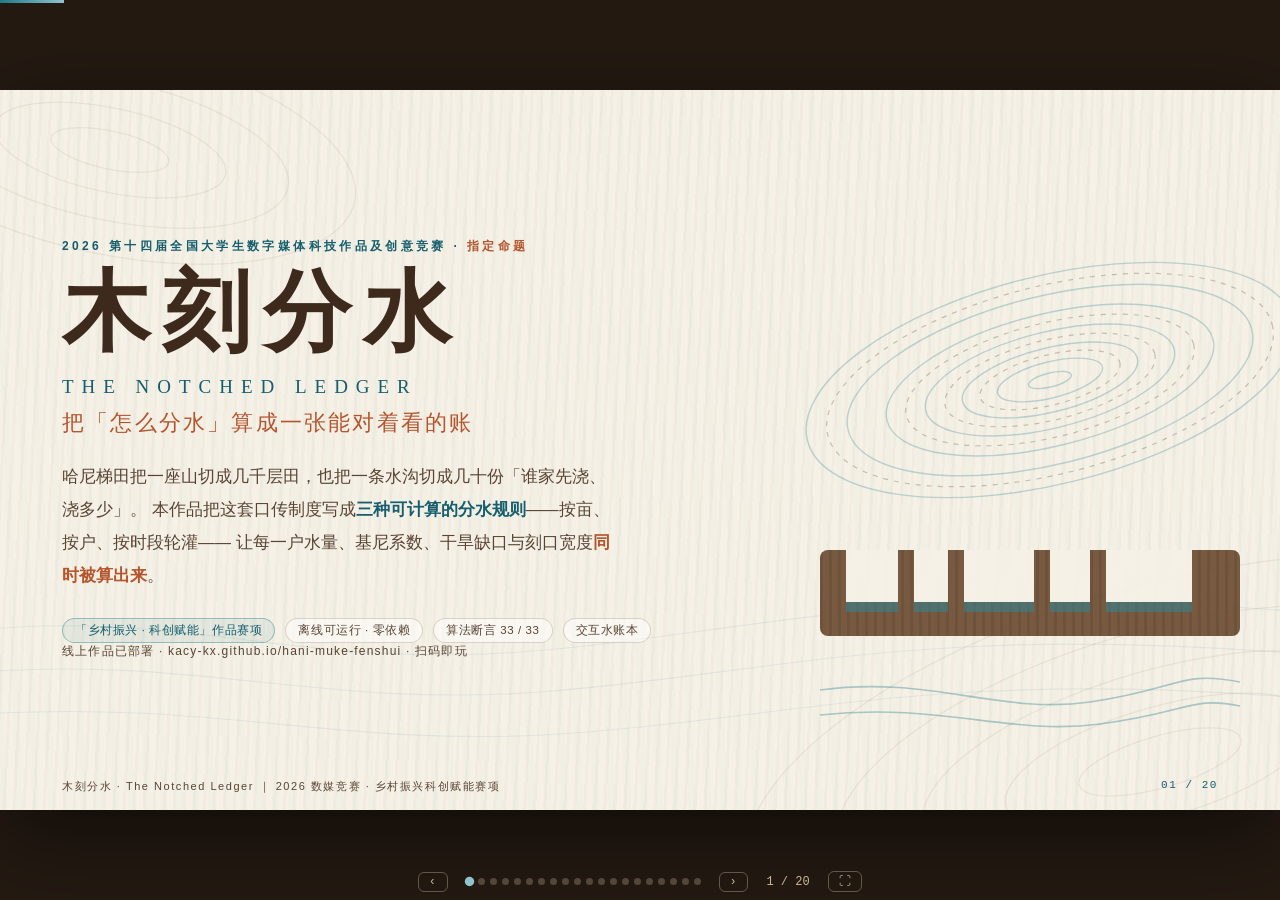
==== deck/index.html @ 1a713d9f "feat: 新增答辩演示页 deck/（20页单文件HTML，截图内嵌）" ====
<!DOCTYPE html>
<html lang="zh-CN">
<head>
<meta charset="UTF-8">
<meta name="viewport" content="width=device-width, initial-scale=1.0">
<title>木刻分水 · The Notched Ledger ｜ 答辩演示</title>
<!--
  ═══════════════════════════════════════════════════════════════════
  《木刻分水》答辩演示 · 单文件 HTML（离线双击即可打开，零外部依赖）
  ───────────────────────────────────────────────────────────────────
  · 画布：1280 × 720（16:9），JS 按窗口等比缩放
  · 翻页：← → ↑ ↓ / 空格 / PageUp·PageDown / Home·End / F 全屏
  · 截图：src="__SHOT_XX__" 占位符，由 build_deck.py 注入 base64
    （对应 03_作品截图_单独上传/ 下的同名 PNG；替换截图只需重跑脚本）
  · 数据：全部图表数值来自作品算法内核 algo.js 实跑输出
    （node test/t04.test.cjs，口径：8 户 / 23.189 亩 / 定额 480 m³ / 120 天）
  · 配色：深褐 #6B4A2F（木）· 水青 #1E7A8C（水）· 米白 #F6F1E6（田）
  ═══════════════════════════════════════════════════════════════════
-->
<style>
/* ================= 1. 设计变量 ================= */
:root{
  --ink:#2B1D14;          /* 深褐正文 */
  --ink-soft:#5A4534;     /* 次级文字 */
  --wood:#6B4A2F;         /* 木色 */
  --wood-deep:#3E2A1C;
  --paper:#F6F1E6;        /* 米白底 */
  --paper-2:#EFE7D5;      /* 卡片底 */
  --paper-3:#E7DCC5;
  --water:#1E7A8C;        /* 水青 */
  --water-deep:#155E6D;
  --water-l:#8FC3CD;
  --clay:#B4552E;         /* 红褐（刻口/警示） */
  --gold:#B98A3C;         /* 金褐（轮灌/点缀） */
  --line:rgba(107,74,47,.22);
  --serif:"STZhongsong","Songti SC","SimSun","Source Han Serif SC",serif;
  --sans:"Microsoft YaHei","PingFang SC","Noto Sans SC","Segoe UI",sans-serif;
  --mono:"Consolas","JetBrains Mono","Courier New",monospace;
}

/* ================= 2. 舞台与翻页 ================= */
*{margin:0;padding:0;box-sizing:border-box}
html,body{height:100%;background:#241a12;overflow:hidden;font-family:var(--sans);color:var(--ink)}
#stage{position:fixed;inset:0;display:flex;align-items:center;justify-content:center}
#deck{position:relative;width:1280px;height:720px;transform-origin:center center;
  box-shadow:0 24px 80px rgba(0,0,0,.55)}
.slide{position:absolute;inset:0;background:var(--paper);overflow:hidden;
  opacity:0;visibility:hidden;transition:opacity .38s ease;pointer-events:none}
.slide.active{opacity:1;visibility:visible;pointer-events:auto}

/* —— 全局底图：等高线 + 水流暗纹（所有页面共用，低透明度） —— */
.slide{background-color:var(--paper);background-image:url("data:image/svg+xml,%3Csvg xmlns='http://www.w3.org/2000/svg' width='1280' height='720' viewBox='0 0 1280 720'%3E%3Cg fill='none' stroke='%236B4A2F' stroke-opacity='0.085' stroke-width='1.3'%3E%3Cellipse cx='1160' cy='672' rx='430' ry='176' transform='rotate(-16 1160 672)'/%3E%3Cellipse cx='1160' cy='672' rx='336' ry='132' transform='rotate(-16 1160 672)'/%3E%3Cellipse cx='1160' cy='672' rx='246' ry='92' transform='rotate(-16 1160 672)'/%3E%3Cellipse cx='1160' cy='672' rx='160' ry='55' transform='rotate(-16 1160 672)'/%3E%3Cellipse cx='1160' cy='672' rx='84' ry='26' transform='rotate(-16 1160 672)'/%3E%3Cellipse cx='110' cy='60' rx='250' ry='104' transform='rotate(12 110 60)'/%3E%3Cellipse cx='110' cy='60' rx='182' ry='70' transform='rotate(12 110 60)'/%3E%3Cellipse cx='110' cy='60' rx='118' ry='42' transform='rotate(12 110 60)'/%3E%3Cellipse cx='110' cy='60' rx='60' ry='19' transform='rotate(12 110 60)'/%3E%3C/g%3E%3Cg fill='none' stroke='%231E7A8C' stroke-opacity='0.09' stroke-width='1.1'%3E%3Cpath d='M-20 540 C 180 520 300 578 520 562 S 900 488 1300 522'/%3E%3Cpath d='M-20 582 C 200 566 320 618 540 602 S 920 532 1300 564'/%3E%3Cpath d='M-20 624 C 220 610 340 658 560 644 S 940 578 1300 608'/%3E%3C/g%3E%3C/svg%3E");
  background-size:cover;background-position:center;background-repeat:no-repeat}
/* 木纹质感（极淡） */
.slide::before{content:"";position:absolute;inset:0;pointer-events:none;
  background:repeating-linear-gradient(93deg,rgba(107,74,47,.030) 0 3px,rgba(107,74,47,0) 3px 10px),
             repeating-linear-gradient(88deg,rgba(30,122,140,.018) 0 7px,rgba(30,122,140,0) 7px 16px)}
/* 数据页：叠加浅网格 */
.v-grid::after{content:"";position:absolute;inset:0;pointer-events:none;
  background:linear-gradient(rgba(107,74,47,.05) 1px,transparent 1px),
             linear-gradient(90deg,rgba(107,74,47,.05) 1px,transparent 1px);
  background-size:48px 48px}

/* ================= 3. 页面骨架 ================= */
.pad{position:absolute;inset:0;padding:52px 62px 58px;display:flex;flex-direction:column}
.chrome{position:absolute;top:0;left:0;right:0;height:44px;display:flex;align-items:center;
  justify-content:space-between;padding:0 62px;font-size:12px;letter-spacing:.12em;color:var(--ink-soft);
  border-bottom:1px solid var(--line);z-index:3}
.chrome .c-brand{display:flex;align-items:center;gap:8px;font-weight:600;color:var(--wood-deep)}
.chrome .c-brand i{width:16px;height:12px;background:var(--wood);display:inline-block;
  clip-path:polygon(0 0,14% 0,14% 45%,30% 45%,30% 70%,46% 70%,46% 30%,62% 30%,62% 78%,78% 78%,78% 55%,100% 55%,100% 100%,0 100%);
  opacity:.85}
.foot{position:absolute;left:62px;right:62px;bottom:16px;display:flex;justify-content:space-between;
  font-size:11px;letter-spacing:.14em;color:var(--ink-soft);z-index:3}
.foot .pg{font-family:var(--mono);color:var(--water-deep)}
.deco{position:absolute;pointer-events:none;z-index:0}
.z{position:relative;z-index:2}

/* ================= 4. 通用组件 ================= */
.eyebrow{font-size:12px;letter-spacing:.28em;color:var(--water-deep);font-weight:700;margin-bottom:10px}
.eyebrow b{color:var(--clay)}
.h1{font-family:var(--serif);font-size:40px;line-height:1.22;color:var(--wood-deep);font-weight:700}
.h1 em{font-style:normal;color:var(--water-deep)}
.h2{font-family:var(--serif);font-size:26px;color:var(--wood-deep);font-weight:700}
.lead{font-size:14.5px;line-height:1.85;color:var(--ink-soft)}
.rule-line{height:3px;width:64px;background:linear-gradient(90deg,var(--water),var(--wood));margin:14px 0 18px;border-radius:2px}
.card{background:var(--paper-2);border:1px solid var(--line);border-radius:12px;padding:16px 18px;
  box-shadow:0 2px 10px rgba(62,42,28,.06)}
.card h4{font-size:15px;color:var(--wood-deep);margin-bottom:6px;display:flex;align-items:center;gap:8px}
.card p{font-size:12.5px;line-height:1.75;color:var(--ink-soft)}
.chip{display:inline-block;font-size:11.5px;padding:4px 12px;border-radius:999px;border:1px solid var(--line);
  background:rgba(255,255,255,.5);color:var(--ink-soft);letter-spacing:.05em}
.chip.water{border-color:rgba(30,122,140,.4);color:var(--water-deep);background:rgba(30,122,140,.08)}
.chip.clay{border-color:rgba(180,85,46,.4);color:#8f3f1e;background:rgba(180,85,46,.08)}
.num{font-family:var(--serif);font-size:30px;color:var(--water-deep);font-weight:700;line-height:1}
.num small{font-size:12px;color:var(--ink-soft);font-family:var(--sans);font-weight:400}
.kpi{background:var(--paper-2);border:1px solid var(--line);border-radius:12px;padding:12px 16px;text-align:center}
.kpi .num{font-size:26px}
.kpi .lbl{font-size:11.5px;color:var(--ink-soft);margin-top:5px;letter-spacing:.06em}
.formula{font-family:var(--mono);background:var(--wood-deep);color:#F2E7D2;border-radius:12px;
  padding:16px 20px;font-size:17px;letter-spacing:.03em;line-height:1.7;box-shadow:inset 0 0 0 1px rgba(255,255,255,.08)}
.formula .fv{color:#8FC3CD}.formula .fc{color:#E0A274}
.tbl{width:100%;border-collapse:collapse;font-size:12.5px}
.tbl th{background:var(--wood-deep);color:#F2E7D2;padding:9px 10px;font-weight:600;text-align:left;font-size:12px;letter-spacing:.06em}
.tbl td{padding:8px 10px;border-bottom:1px solid var(--line);color:var(--ink-soft)}
.tbl tr:nth-child(even) td{background:rgba(255,255,255,.35)}
.tbl td b{color:var(--ink)}
.tbl .mono{font-family:var(--mono);color:var(--water-deep)}
.shot{width:100%;display:block;border-radius:8px}
.shot-frame{background:var(--wood-deep);padding:7px 7px 9px;border-radius:12px;
  box-shadow:0 8px 26px rgba(43,29,20,.28), inset 0 0 0 1px rgba(255,255,255,.09)}
.shot-cap{display:flex;justify-content:space-between;align-items:center;margin-top:7px;padding:0 4px;
  font-size:10.5px;letter-spacing:.1em;color:#C9B79A}
.shot-cap b{color:#EAD9BC;font-weight:600}
.badge{display:inline-flex;align-items:center;gap:6px;font-size:11px;font-weight:700;letter-spacing:.12em;
  padding:4px 10px;border-radius:6px}
.badge.ok{background:rgba(30,122,140,.14);color:var(--water-deep)}
.badge.no{background:rgba(180,85,46,.14);color:#8f3f1e}
.legend{display:flex;gap:14px;font-size:11px;color:var(--ink-soft);align-items:center}
.legend i{width:11px;height:11px;border-radius:3px;display:inline-block;margin-right:5px;vertical-align:-1px}
.note{font-size:11px;color:var(--ink-soft);letter-spacing:.04em;line-height:1.7}
.note b{color:var(--clay)}
.ico{width:26px;height:26px;flex:none;color:var(--water-deep)}

/* ================= 5. 页面专属 ================= */
/* 封面 */
.cover-title{font-family:var(--serif);font-size:88px;letter-spacing:.14em;color:var(--wood-deep);line-height:1.1;font-weight:700}
.cover-sub-en{font-family:var(--serif);font-size:19px;letter-spacing:.42em;color:var(--water-deep);margin-top:14px}
.cover-lead{font-size:16.5px;line-height:2;color:var(--ink-soft);margin-top:22px;max-width:560px}
.cover-tagline{font-family:var(--serif);font-size:22px;color:var(--clay);margin-top:10px;letter-spacing:.1em}
/* 目录 */
.toc{display:grid;grid-template-columns:repeat(4,1fr);gap:16px}
.toc a{display:block;background:var(--paper-2);border:1px solid var(--line);border-radius:12px;
  padding:16px 16px 14px;text-decoration:none;color:var(--ink);transition:transform .2s, box-shadow .2s}
.toc a:hover{transform:translateY(-3px);box-shadow:0 8px 20px rgba(62,42,28,.14)}
.toc .t-no{font-family:var(--mono);font-size:11px;color:var(--water-deep);letter-spacing:.15em}
.toc .t-t{font-family:var(--serif);font-size:17px;color:var(--wood-deep);font-weight:700;margin:7px 0 5px}
.toc .t-d{font-size:11px;color:var(--ink-soft);line-height:1.6}
/* 痛点卡 */
.pain{display:grid;grid-template-columns:repeat(2,1fr);gap:14px}
/* 定位页 */
.ruler-strip{background:var(--paper-2);border:1px solid var(--line);border-radius:12px;padding:14px 18px}
/* 三规则页 */
.rule-head{display:flex;align-items:baseline;gap:14px}
.rule-head .rn{font-family:var(--serif);font-size:52px;color:var(--paper-3);font-weight:700;line-height:1}
.grid-3{display:grid;grid-template-columns:repeat(3,1fr);gap:16px}
.grid-2{display:grid;grid-template-columns:repeat(2,1fr);gap:16px}
.grid-4{display:grid;grid-template-columns:repeat(4,1fr);gap:14px}
.vs{display:grid;grid-template-columns:1fr 56px 1fr;align-items:stretch;gap:0}
.vs .mid{display:flex;align-items:center;justify-content:center}
.vs .mid span{width:44px;height:44px;border-radius:50%;background:var(--clay);color:#fff;display:flex;
  align-items:center;justify-content:center;font-family:var(--serif);font-size:20px;font-weight:700;
  box-shadow:0 4px 14px rgba(180,85,46,.4)}
/* 证据页 */
.ev{background:var(--paper-2);border:1px solid var(--line);border-radius:12px;padding:14px 16px}
.ev .num{font-size:28px}
.code{font-family:var(--mono);font-size:12px;background:var(--wood-deep);color:#D8E6E0;border-radius:10px;
  padding:12px 16px;line-height:1.9}
.code .c{color:#E0A274}
/* 团队 */
.team{display:grid;grid-template-columns:repeat(4,1fr);gap:14px}
/* 结尾 */
.end-title{font-family:var(--serif);font-size:46px;color:var(--wood-deep);letter-spacing:.08em;line-height:1.5;font-weight:700}
.end-title em{font-style:normal;color:var(--water-deep)}
.qr{background:#fff;border:2px dashed var(--wood);border-radius:10px;padding:10px;width:150px;text-align:center}

/* ================= 6. HUD（页码 / 圆点 / 进度） ================= */
#hud{position:fixed;left:0;right:0;bottom:8px;display:flex;align-items:center;justify-content:center;
  gap:18px;z-index:50;font-family:var(--mono);color:#C9B79A;font-size:12px;user-select:none}
#dots{display:flex;gap:5px}
#dots i{width:7px;height:7px;border-radius:50%;background:rgba(201,183,154,.3);cursor:pointer;transition:all .2s}
#dots i.on{background:#8FC3CD;transform:scale(1.35)}
#hud .nav{cursor:pointer;border:1px solid rgba(201,183,154,.4);border-radius:6px;padding:2px 10px;
  color:#C9B79A;letter-spacing:.05em}
#hud .nav:hover{background:rgba(201,183,154,.15)}
#bar{position:fixed;top:0;left:0;height:3px;background:linear-gradient(90deg,var(--water),var(--water-l));
  width:0;z-index:60;transition:width .3s}
@media print{ .slide{position:relative;opacity:1;visibility:visible;page-break-after:always} }
</style>
</head>
<body>
<div id="bar"></div>
<div id="stage"><div id="deck">

<!-- ═════════════════ P01 封面 ═════════════════ -->
<section class="slide">
  <!-- 装饰：右侧主视觉（等高线 + 木刻刻口） -->
  <svg class="deco" style="right:-30px;top:40px;width:560px;height:640px;opacity:.9" viewBox="0 0 560 640" fill="none">
    <g stroke="#1E7A8C" stroke-opacity=".30" fill="none" stroke-width="1.4" transform="translate(300,250) rotate(-14)">
      <ellipse rx="250" ry="104"/><ellipse rx="208" ry="84"/><ellipse rx="168" ry="66"/>
      <ellipse rx="128" ry="48"/><ellipse rx="90" ry="32"/><ellipse rx="54" ry="18"/><ellipse rx="22" ry="7"/>
    </g>
    <g stroke="#6B4A2F" stroke-opacity=".35" fill="none" stroke-width="1.2" transform="translate(300,250) rotate(-14)">
      <ellipse rx="229" ry="94" stroke-dasharray="5 6"/><ellipse rx="148" ry="57" stroke-dasharray="5 6"/>
      <ellipse rx="108" ry="40" stroke-dasharray="5 6"/><ellipse rx="72" ry="25" stroke-dasharray="5 6"/>
    </g>
    <!-- 木刻：一块板 + 五道宽窄不同的刻口 -->
    <g transform="translate(70,420)">
      <rect x="0" y="0" width="420" height="86" rx="8" fill="#6B4A2F"/>
      <rect x="0" y="0" width="420" height="86" rx="8" fill="url(#wg)" opacity=".5"/>
      <rect x="26"  y="0" width="52" height="52" fill="#F6F1E6"/><rect x="94"  y="0" width="34" height="52" fill="#F6F1E6"/>
      <rect x="144" y="0" width="70" height="52" fill="#F6F1E6"/><rect x="230" y="0" width="40" height="52" fill="#F6F1E6"/>
      <rect x="286" y="0" width="86" height="52" fill="#F6F1E6"/>
      <g fill="#1E7A8C" opacity=".55">
        <rect x="26" y="52" width="52" height="10"/><rect x="94" y="52" width="34" height="10"/>
        <rect x="144" y="52" width="70" height="10"/><rect x="230" y="52" width="40" height="10"/>
        <rect x="286" y="52" width="86" height="10"/>
      </g>
    </g>
    <g stroke="#1E7A8C" stroke-opacity=".4" fill="none" stroke-width="1.6">
      <path d="M70 560 C 180 545 250 585 340 572 S 430 540 490 552"/>
      <path d="M70 585 C 190 572 260 606 350 594 S 440 566 490 576"/>
    </g>
    <defs><pattern id="wg" width="9" height="86" patternUnits="userSpaceOnUse">
      <rect width="3" height="86" fill="#2B1D14" opacity=".35"/></pattern></defs>
  </svg>
  <div class="pad z">
    <div style="margin-top:96px;max-width:660px">
      <div class="eyebrow">2026 第十四届全国大学生数字媒体科技作品及创意竞赛 · <b>指定命题</b></div>
      <div class="cover-title">木刻分水</div>
      <div class="cover-sub-en">THE NOTCHED LEDGER</div>
      <div class="cover-tagline">把「怎么分水」算成一张能对着看的账</div>
      <p class="cover-lead">哈尼梯田把一座山切成几千层田，也把一条水沟切成几十份「谁家先浇、浇多少」。
      本作品把这套口传制度写成<b style="color:var(--water-deep)">三种可计算的分水规则</b>——按亩、按户、按时段轮灌——
      让每一户水量、基尼系数、干旱缺口与刻口宽度<b style="color:var(--clay)">同时被算出来</b>。</p>
      <div style="margin-top:26px;display:flex;gap:10px;flex-wrap:wrap">
        <span class="chip water">「乡村振兴 · 科创赋能」作品赛项</span>
        <span class="chip">离线可运行 · 零依赖</span>
        <span class="chip">算法断言 33 / 33</span>
        <span class="chip">交互水账本</span>
      </div>
    </div>
    <div style="margin-top:auto;font-size:12px;color:var(--ink-soft);letter-spacing:.1em">
      线上作品已部署 · kacy-kx.github.io/hani-muke-fenshui · 扫码即玩
    </div>
  </div>
</section>

<!-- ═════════════════ P02 目录 ═════════════════ -->
<section class="slide">
  <header class="chrome"><span class="c-brand"><i></i>木刻分水 · The Notched Ledger</span><span>CONTENTS</span></header>
  <div class="pad">
    <div class="z" style="margin-top:22px">
      <div class="eyebrow">汇报目录</div>
      <div class="h1">八个板块，从<em>一道刻口</em>讲到一张水账</div>
      <div class="rule-line"></div>
    </div>
    <div class="toc z" style="margin-top:6px">
      <a href="#" data-go="2"><div class="t-no">01 / CONTEXT</div><div class="t-t">项目背景</div><div class="t-d">分水难题的由来 · 传统制度的传承困境</div></a>
      <a href="#" data-go="4"><div class="t-no">02 / POSITION</div><div class="t-t">定位与创意</div><div class="t-d">一把可填参数的尺子 · 三大创新点</div></a>
      <a href="#" data-go="6"><div class="t-no">03 / RULES</div><div class="t-t">三种分水规则</div><div class="t-d">按亩 · 按户 · 轮灌：公式与后果</div></a>
      <a href="#" data-go="10"><div class="t-no">04 / FAIRNESS</div><div class="t-t">双公平口径</div><div class="t-d">水量基尼 vs 亩均基尼的公开冲突</div></a>
      <a href="#" data-go="11"><div class="t-no">05 / HYDRAULICS</div><div class="t-t">水工公式</div><div class="t-d">矩形薄壁堰：份额 → 刻口宽度</div></a>
      <a href="#" data-go="12"><div class="t-no">06 / DATA</div><div class="t-t">实测数据</div><div class="t-d">四场景对比 · 干旱扫描 · 交互演示</div></a>
      <a href="#" data-go="15"><div class="t-no">07 / PROOF</div><div class="t-t">可验证性</div><div class="t-d">33 条断言 · 13 项端到端 · 零依赖</div></a>
      <a href="#" data-go="16"><div class="t-no">08 / VALUE</div><div class="t-t">价值·边界·团队</div><div class="t-d">四大场景 · 局限声明 · 分工致谢</div></a>
    </div>
    <div class="z" style="margin-top:22px;display:flex;gap:10px;flex-wrap:wrap">
      <span class="chip water">调查报告 ✕</span><span class="chip water">监测平台 ✕</span>
      <span class="chip clay">可复算的交互水账本 ✓</span>
    </div>
  </div>
</section>

<!-- ═════════════════ P03 背景·历史篇 ═════════════════ -->
<section class="slide">
  <header class="chrome"><span class="c-brand"><i></i>木刻分水 · The Notched Ledger</span><span>01 · 项目背景 · 历史篇</span></header>
  <div class="pad">
    <div class="z" style="margin-top:14px">
      <div class="eyebrow">01 · 项目背景 / 历史篇 <b>HISTORY</b></div>
      <div class="h1">一道刻口，把「怎么分」<em>固定下来</em></div>
      <div class="rule-line"></div>
    </div>
    <div style="display:grid;grid-template-columns:560px 1fr;gap:26px" class="z">
      <!-- 梯田纵剖面示意 -->
      <div class="card" style="padding:12px">
        <svg viewBox="0 0 560 400" style="width:100%;display:block">
          <!-- 高山森林 -->
          <g fill="#6B4A2F" opacity=".55">
            <path d="M30 96 L52 54 L74 96 Z"/><path d="M78 96 L98 60 L118 96 Z"/><path d="M126 96 L146 58 L166 96 Z"/>
            <path d="M174 96 L192 64 L210 96 Z"/><path d="M222 96 L242 56 L262 96 Z"/>
          </g>
          <path d="M10 100 H290" stroke="#6B4A2F" stroke-width="2" opacity=".5"/>
          <text x="14" y="86" font-size="12" fill="#5A4534">高山森林 · 水源涵养</text>
          <!-- 层层梯田（纵剖面） -->
          <g stroke="#6B4A2F" stroke-width="1.6">
            <g><rect x="20"  y="128" width="240" height="40" rx="3" fill="#EFE7D5"/><rect x="20" y="128" width="240" height="14" fill="#1E7A8C" opacity=".3"/></g>
            <g><rect x="80"  y="188" width="250" height="40" rx="3" fill="#EFE7D5"/><rect x="80" y="188" width="250" height="14" fill="#1E7A8C" opacity=".3"/></g>
            <g><rect x="150" y="248" width="250" height="40" rx="3" fill="#EFE7D5"/><rect x="150" y="248" width="250" height="14" fill="#1E7A8C" opacity=".3"/></g>
            <g><rect x="230" y="308" width="250" height="40" rx="3" fill="#EFE7D5"/><rect x="230" y="308" width="250" height="14" fill="#1E7A8C" opacity=".3"/></g>
          </g>
          <!-- 沟渠与放水方向 -->
          <g stroke="#1E7A8C" stroke-width="2" fill="none">
            <path d="M300 118 C 330 130 320 160 292 176"/><path d="M356 178 C 386 190 376 220 348 236"/>
            <path d="M416 238 C 446 250 436 280 408 296"/>
          </g>
          <g fill="#1E7A8C" opacity=".8">
            <path d="M292 176 l-5 -11 l11 2 Z"/><path d="M348 236 l-5 -11 l11 2 Z"/><path d="M408 296 l-5 -11 l11 2 Z"/>
          </g>
          <!-- 村寨与木刻 -->
          <g transform="translate(60,300)">
            <path d="M0 24 L14 8 L28 24 Z" fill="#6B4A2F"/><rect x="4" y="24" width="20" height="14" fill="#6B4A2F" opacity=".8"/>
            <path d="M40 24 L54 8 L68 24 Z" fill="#6B4A2F"/><rect x="44" y="24" width="20" height="14" fill="#6B4A2F" opacity=".8"/>
          </g>
          <g transform="translate(368,336)">
            <rect x="0" y="0" width="120" height="26" rx="4" fill="#6B4A2F"/>
            <rect x="10" y="0" width="20" height="16" fill="#F6F1E6"/><rect x="38" y="0" width="12" height="16" fill="#F6F1E6"/>
            <rect x="58" y="0" width="28" height="16" fill="#F6F1E6"/><rect x="94" y="0" width="16" height="16" fill="#F6F1E6"/>
            <text x="-4" y="44" font-size="11" fill="#5A4534">分水木刻：缺口宽度 = 份额</text>
          </g>
          <text x="20" y="392" font-size="11" fill="#5A4534">示意：水从高山森林下来，沿沟一层层往下分——木刻是这套分配的实物凭证</text>
        </svg>
      </div>
      <!-- 右栏：叙事 + 节点 -->
      <div style="display:flex;flex-direction:column;gap:12px">
        <p class="lead">梯田的水从高山森林下来，沿水沟一层层往下走。<b>水是有限的，田是分散的</b>，
        「怎么分」变成一件每年都要重新回答的事。木刻分水给出的答案是：<b style="color:var(--clay)">把份额刻在木头上，让缺口宽度替你说话</b>。</p>
        <div class="card" style="padding:12px 16px">
          <h4><svg class="ico" viewBox="0 0 24 24" fill="none" stroke="currentColor" stroke-width="1.8"><path d="M4 20 L8 12 L13 15 L20 5"/></svg>制度如何运作（公开资料的常见表述）</h4>
          <p>按<b>灌溉面积的大小</b>与<b>农户修沟出力的多少</b>确定各家份额，把份额刻成宽窄不同的缺口，
          水从缺口流进各家的田——木板就是分水的实物依据。</p>
        </div>
        <div style="display:grid;grid-template-columns:repeat(3,1fr);gap:10px">
          <div class="kpi"><div class="num">长期<small>沿用</small></div><div class="lbl">木刻分水习惯制度</div></div>
          <div class="kpi"><div class="num">2010</div><div class="lbl">FAO 全球重要农业文化遗产</div></div>
          <div class="kpi"><div class="num">2013</div><div class="lbl">UNESCO 世界遗产 · 文化景观</div></div>
        </div>
        <p class="note">※ 遗产节点年代与名称以公开来源为准（见作品「来源」模块）；本作品不对制度起源年代作学术结论。</p>
      </div>
    </div>
  </div>
</section>

<!-- ═════════════════ P04 背景·现状篇 ═════════════════ -->
<section class="slide">
  <header class="chrome"><span class="c-brand"><i></i>木刻分水 · The Notched Ledger</span><span>01 · 项目背景 · 现状篇</span></header>
  <div class="pad">
    <div class="z" style="margin-top:14px">
      <div class="eyebrow">01 · 项目背景 / 现状篇 <b>DILEMMA</b></div>
      <div class="h1">口传的经验，正在<em>失去继承人</em></div>
      <div class="rule-line"></div>
    </div>
    <div style="display:grid;grid-template-columns:1fr 384px;gap:24px" class="z">
      <div class="pain">
        <div class="card">
          <h4><svg class="ico" viewBox="0 0 24 24" fill="none" stroke="currentColor" stroke-width="1.8"><circle cx="9" cy="8" r="3.2"/><path d="M3.5 19c0-3 2.5-5 5.5-5s5.5 2 5.5 5"/><path d="M16 9h5M16 13h5" stroke-dasharray="2.5 2.5"/></svg>传承断层</h4>
          <p>年轻人进城、自来水入户，靠口传维系的分水经验<b>正在失去继承人</b>；「谁来管水」成为公开讨论中反复出现的现实问题。</p>
        </div>
        <div class="card">
          <h4><svg class="ico" viewBox="0 0 24 24" fill="none" stroke="currentColor" stroke-width="1.8"><path d="M4 5h16M4 12h10M4 19h13"/><circle cx="19" cy="12" r="1.6"/></svg>描述清楚，但不可计算</h4>
          <p>「按灌溉面积与修沟出力分配」这句描述人人能懂，却没人能回答：<b>来水只有六成时，按亩分和按户分，谁家先不够？缺口是多少立方米？</b></p>
        </div>
        <div class="card">
          <h4><svg class="ico" viewBox="0 0 24 24" fill="none" stroke="currentColor" stroke-width="1.8"><rect x="4" y="8" width="16" height="10" rx="2"/><path d="M8 8v4M12 8v6M16 8v3"/></svg>凭证易逝</h4>
          <p>制度的实物凭证是一块刻了缺口的木板——<b>易腐、易失、难复制</b>；份额一旦离开当事人的记忆，就难以被核对与讨论。</p>
        </div>
        <div class="card">
          <h4><svg class="ico" viewBox="0 0 24 24" fill="none" stroke="currentColor" stroke-width="1.8"><rect x="3" y="5" width="18" height="12" rx="2"/><path d="M9 21h6M12 17v4"/></svg>数字化样本缺位</h4>
          <p>围绕梯田的记录多为<b>风光影像</b>；作为遗产核心的「制度层」——分配规则本身——很少被形式化为可检验、可迁移的对象。</p>
        </div>
      </div>
      <div>
        <div class="shot-frame">
          <img class="shot" src="[data-uri]" alt="作品「问题」模块界面">
          <div class="shot-cap"><b>作品界面 · 问题</b><span>MODULE 01 / WHY</span></div>
        </div>
        <div class="card" style="margin-top:12px;background:rgba(180,85,46,.07);border-color:rgba(180,85,46,.3)">
          <h4 style="color:#8f3f1e">本题</h4>
          <p style="color:#8f3f1e">把这套经验写成<b>可计算的账</b>——规则能被检验、能被迁移，而不只留在记忆里。</p>
        </div>
      </div>
    </div>
  </div>
</section>

<!-- ═════════════════ P05 作品定位 ═════════════════ -->
<section class="slide">
  <header class="chrome"><span class="c-brand"><i></i>木刻分水 · The Notched Ledger</span><span>02 · 作品定位</span></header>
  <!-- 尺子意象 -->
  <svg class="deco" style="left:62px;bottom:44px;width:1156px;height:112px" viewBox="0 0 1156 112" fill="none">
    <rect x="0" y="12" width="1156" height="58" rx="8" fill="#6B4A2F"/>
    <g stroke="#F6F1E6" stroke-opacity=".55" stroke-width="2">
      <path d="M40 12v18M80 12v12M120 12v18M160 12v12M200 12v18M240 12v12M280 12v18M360 12v12M400 12v18M440 12v12M480 12v18M600 12v12M640 12v18M680 12v12M800 12v18M840 12v12M880 12v18M920 12v12M960 12v18M1000 12v12M1040 12v18M1080 12v12M1120 12v18"/>
    </g>
    <rect x="300" y="12" width="72" height="58" fill="#1E7A8C" opacity=".5"/>
    <rect x="524" y="12" width="48" height="58" fill="#B4552E" opacity=".5"/>
    <rect x="708" y="12" width="92" height="58" fill="#B98A3C" opacity=".5"/>
    <g font-size="11.5" fill="#5A4534" text-anchor="middle">
      <text x="336" y="92">按亩 · 宽 ∝ 田亩</text>
      <text x="548" y="92">按户 · 等宽</text>
      <text x="754" y="92">轮灌 · 扣除「时间税」</text>
      <text x="1064" y="92" text-anchor="end">份额 → 刻口宽度：尺子上的每一格都是一次分配</text>
    </g>
  </svg>
  <div class="pad">
    <div class="z" style="margin-top:34px">
      <div class="eyebrow">02 · 作品定位 <b>POSITION</b></div>
      <div style="font-family:var(--serif);font-size:44px;line-height:1.5;color:var(--wood-deep);font-weight:700">
        一把可以交给村寨<br>自己<em style="font-style:normal;color:var(--water-deep)">填参数</em>的尺子。
      </div>
      <div class="rule-line"></div>
      <p class="lead" style="max-width:640px">把哈尼梯田木刻分水制度写成三种可计算规则，让<b>每户水量、基尼系数、干旱缺口与刻口宽度</b>同时被算出来。
      改一次参数，就是一次实验。</p>
    </div>
    <div class="grid-3 z" style="margin-top:120px">
      <div class="card" style="text-align:center;padding:14px">
        <span class="badge no">不是 · 调查报告</span>
        <p style="margin-top:8px">不声称记录了某个真实村寨的分水事实；制度与遗产事实全部标注公开来源。</p>
      </div>
      <div class="card" style="text-align:center;padding:14px">
        <span class="badge no">不是 · 监测平台</span>
        <p style="margin-top:8px">不接入传感器、不采集数据、不联网；它回答「如果…会怎样」，不回答「现在怎样」。</p>
      </div>
      <div class="card" style="text-align:center;padding:14px;border-color:rgba(30,122,140,.4)">
        <span class="badge ok">是 · 可复算的水账本</span>
        <p style="margin-top:8px">三种规则共用同一套守恒与边界断言；页面上看到的、断言里测到的是<b>同一份数据</b>。</p>
      </div>
    </div>
  </div>
</section>

<!-- ═════════════════ P06 核心创意总览 ═════════════════ -->
<section class="slide">
  <header class="chrome"><span class="c-brand"><i></i>木刻分水 · The Notched Ledger</span><span>02 · 核心创意</span></header>
  <div class="pad">
    <div class="z" style="margin-top:14px">
      <div class="eyebrow">02 · 核心创意 <b>INNOVATION</b></div>
      <div class="h1">三大创新：<em>规则化 · 显性化 · 公式化</em></div>
      <div class="rule-line"></div>
    </div>
    <div class="grid-3 z" style="margin-top:8px">
      <div class="card" style="padding:18px">
        <svg class="ico" style="width:34px;height:34px" viewBox="0 0 24 24" fill="none" stroke="currentColor" stroke-width="1.8"><rect x="3" y="9" width="18" height="8" rx="2"/><path d="M7 9v4M11 9v6M15 9v3"/></svg>
        <h4 style="margin-top:8px;font-size:16px">① 制度 → 可执行规则</h4>
        <p>把「木刻分水」写成<b>按亩（水∝田亩）、按户（水∝户数）、按时段轮灌（水∝时间）</b>三种规则，
        三者共用同一套守恒与边界断言，可逐条对照。</p>
      </div>
      <div class="card" style="padding:18px">
        <svg class="ico" style="width:34px;height:34px" viewBox="0 0 24 24" fill="none" stroke="currentColor" stroke-width="1.8"><path d="M12 3v4M12 21v-4M7 12H3M21 12h-4"/><path d="M7 7l4 5-4 5M17 7l-4 5 4 5" stroke-dasharray="3 3"/><circle cx="12" cy="12" r="2.4"/></svg>
        <h4 style="margin-top:8px;font-size:16px">② 两种公平口径同时公开</h4>
        <p><b>水量基尼</b>与<b>亩均基尼</b>给出不同的「最公平规则」（按户 vs 按亩）。
        作品<b style="color:var(--clay)">不掩盖这个矛盾，而是把它写在页面上</b>。</p>
      </div>
      <div class="card" style="padding:18px">
        <svg class="ico" style="width:34px;height:34px" viewBox="0 0 24 24" fill="none" stroke="currentColor" stroke-width="1.8"><path d="M4 20h16M6 20V9M6 9c2-3 4-3 6 0M12 9c2-3 4-3 6 0M18 9v11"/><path d="M9 5.5h6"/></svg>
        <h4 style="margin-top:8px;font-size:16px">③ 制度 → 水工公式</h4>
        <p>份额 → 刻口宽度用<b>矩形薄壁堰公式</b>反算，于是「刻多少」从经验说法变成<b>可与教科书对照的数值</b>。</p>
      </div>
    </div>
    <div class="grid-2 z" style="margin-top:16px">
      <div class="card" style="background:rgba(30,122,140,.07);border-color:rgba(30,122,140,.3);padding:12px 16px">
        <h4 style="color:var(--water-deep)">支撑点 · 反向验证</h4>
        <p>断言不只检查「通过」，还检查<b>「故意破坏后必须失败」</b>：打乱按亩结果后亩均基尼必须显著大于 0；
        把木刻可用总宽压到 0.05 m 后必须判不可行；把轮灌损失设为 0 后总量必须随之改变。</p>
      </div>
      <div class="card" style="background:rgba(180,85,46,.07);border-color:rgba(180,85,46,.3);padding:12px 16px">
        <h4 style="color:#8f3f1e">支撑点 · 不编造数据</h4>
        <p>村寨的户数、田亩、来水量、定额全部标注为<b>本作品设定的合成参数</b>，页面与文档一致声明
        不可用于推算真实分配。</p>
      </div>
    </div>
  </div>
</section>

<!-- ═════════════════ P07 三种规则总览 ═════════════════ -->
<section class="slide">
  <header class="chrome"><span class="c-brand"><i></i>木刻分水 · The Notched Ledger</span><span>03 · 三种分水规则 · 总览</span></header>
  <div class="pad">
    <div class="z" style="margin-top:14px">
      <div class="eyebrow">03 · 三种分水规则 / 总览 <b>THREE RULES</b></div>
      <div class="h1">三种分法，三种<em>「公平」</em></div>
      <div class="rule-line"></div>
    </div>
    <div style="display:grid;grid-template-columns:1fr 380px;gap:22px" class="z">
      <table class="tbl">
        <thead><tr><th style="width:74px">规则</th><th>分配式（qᵢ = 第 i 户水量）</th><th style="width:132px">「公平」指什么</th><th style="width:82px">水量基尼</th><th style="width:82px">亩均基尼</th><th style="width:96px">平水年缺口</th></tr></thead>
        <tbody>
          <tr><td><b style="color:var(--water-deep)">① 按亩</b></td><td class="mono">qᵢ = Q · Aᵢ / ΣA</td><td>每块田浇到一样多</td><td class="mono">0.0936</td><td class="mono"><b>0</b></td><td class="mono"><b>0 m³</b></td></tr>
          <tr><td><b style="color:var(--clay)">② 按户</b></td><td class="mono">qᵢ = Q / n</td><td>每户拿到一样多</td><td class="mono"><b>0</b></td><td class="mono">0.0938</td><td class="mono">764.4 m³</td></tr>
          <tr><td><b style="color:var(--gold)">③ 轮灌</b></td><td class="mono">qᵢ = (Q − L) / n，L = n × 0.5 × 日流量</td><td>每户独占全流量一个时段</td><td class="mono"><b>0</b></td><td class="mono">0.0938</td><td class="mono">949.9 m³</td></tr>
        </tbody>
      </table>
      <div style="display:flex;flex-direction:column;gap:12px">
        <div class="shot-frame">
          <img class="shot" src="[data-uri]" alt="作品「三条规则」模块界面">
          <div class="shot-cap"><b>作品界面 · 三条规则</b><span>MODULE 02</span></div>
        </div>
      </div>
    </div>
    <div class="grid-2 z" style="margin-top:16px">
      <div class="card" style="padding:12px 16px">
        <h4>分歧不在算术，而在「公平」的定义</h4>
        <p>是<b>按每户一样多</b>，还是<b>按每块田一样多</b>，还是<b>按时间轮流</b>？三种口径都能自称公平，而它们的数字完全不同。</p>
      </div>
      <div class="card" style="padding:12px 16px">
        <h4>共用同一套守恒与边界断言</h4>
        <p>Σqᵢ ≤ Q（分配不超来水）· 缺口 + 有效利用 ≤ 需求 · 来水为 0 时分配归零、缺口等于全额需求（断言 B1–B6 逐条检验）。</p>
      </div>
    </div>
  </div>
</section>

<!-- ═════════════════ P08 按亩 ═════════════════ -->
<section class="slide v-grid">
  <header class="chrome"><span class="c-brand"><i></i>木刻分水 · The Notched Ledger</span><span>03 · 三种分水规则 · ①按亩</span></header>
  <div class="pad">
    <div class="rule-head z" style="margin-top:14px">
      <span class="rn">①</span>
      <div>
        <div class="eyebrow">RULE 1 / BY AREA <b>按亩分配（水 ∝ 田亩）</b></div>
        <div class="h2">最接近木刻原意的数学形式</div>
      </div>
    </div>
    <div style="display:grid;grid-template-columns:400px 1fr;gap:22px;margin-top:12px" class="z">
      <div style="display:flex;flex-direction:column;gap:12px">
        <div class="formula">q<sub>i</sub> = Q · A<sub>i</sub> / ΣA
          <div style="font-size:11.5px;opacity:.75;margin-top:6px">Aᵢ：第 i 户灌溉面积（亩）· Q：来水总量</div></div>
        <div class="card" style="padding:12px 16px">
          <h4>分配逻辑</h4>
          <p>每户到手水量与其田亩成正比。<b>刻口宽度与应得水量成正比，而应得水量与灌溉面积挂钩</b>——这正是木刻分水最接近的数学形式。</p>
        </div>
        <div class="card" style="padding:12px 16px;background:rgba(30,122,140,.07);border-color:rgba(30,122,140,.3)">
          <h4 style="color:var(--water-deep)">公平性特点</h4>
          <p>每户「亩均水量」完全相同 → <b>亩均基尼恒为 0</b>；但每户总水量差异大 → 水量基尼 = 田亩分布的基尼（0.0936）。</p>
        </div>
        <div class="card" style="padding:12px 16px">
          <h4>适用场景</h4>
          <p>田亩台账清楚、以「每块田浇透」为目标的传统灌区；与木刻的原始口径最贴合。</p>
        </div>
      </div>
      <div>
        <div class="card" style="padding:14px 16px">
          <div style="display:flex;justify-content:space-between;align-items:baseline">
            <h4 style="margin:0">默认场景 · 8 户按亩分配（m³）</h4>
            <span class="note">总田亩 23.189 亩 · 来水 100%</span>
          </div>
          <svg viewBox="0 0 520 190" style="width:100%;margin-top:6px">
            <line x1="30" y1="155" x2="500" y2="155" stroke="#6B4A2F" stroke-width="1.2"/>
            <g fill="#1E7A8C" opacity=".88">
              <rect x="44"  y="69.8" width="40" height="85.2" rx="3"/>
              <rect x="100" y="80"   width="40" height="75"   rx="3"/>
              <rect x="156" y="96"   width="40" height="59"   rx="3"/>
              <rect x="212" y="62.7" width="40" height="92.3" rx="3"/>
              <rect x="268" y="80.9" width="40" height="74.1" rx="3"/>
              <rect x="324" y="79.3" width="40" height="75.7" rx="3"/>
              <rect x="380" y="68.4" width="40" height="86.6" rx="3"/>
              <rect x="436" y="45"   width="40" height="110"  rx="3"/>
            </g>
            <g font-size="10" fill="#5A4534" text-anchor="middle" font-family="Consolas,monospace">
              <text x="64" y="64">1442</text><text x="120" y="74">1270</text><text x="176" y="90">997</text>
              <text x="232" y="57">1562</text><text x="288" y="75">1254</text><text x="344" y="73">1280</text>
              <text x="400" y="63">1465</text><text x="456" y="40">1861</text>
            </g>
            <g font-size="9.5" fill="#5A4534" text-anchor="middle" font-family="Consolas,monospace">
              <text x="64" y="168">H01</text><text x="120" y="168">H02</text><text x="176" y="168">H03</text>
              <text x="232" y="168">H04</text><text x="288" y="168">H05</text><text x="344" y="168">H06</text>
              <text x="400" y="168">H07</text><text x="456" y="168">H08</text>
            </g>
          </svg>
          <div style="display:grid;grid-template-columns:repeat(3,1fr);gap:10px;margin-top:6px">
            <div class="kpi" style="padding:8px"><div class="num" style="font-size:20px">0 <small>m³</small></div><div class="lbl">平水年缺口</div></div>
            <div class="kpi" style="padding:8px"><div class="num" style="font-size:20px">0</div><div class="lbl">亩均基尼</div></div>
            <div class="kpi" style="padding:8px"><div class="num" style="font-size:20px">480 <small>m³/亩</small></div><div class="lbl">最小亩均 = 定额</div></div>
          </div>
        </div>
        <p class="note" style="margin-top:8px">※ 每户亩均恒为 480 m³/亩（亩均基尼 0）；水量差异只来自田亩差异（断言 B4 / D1 检验）。</p>
      </div>
    </div>
  </div>
</section>

<!-- ═════════════════ P09 按户 ═════════════════ -->
<section class="slide v-grid">
  <header class="chrome"><span class="c-brand"><i></i>木刻分水 · The Notched Ledger</span><span>03 · 三种分水规则 · ②按户</span></header>
  <div class="pad">
    <div class="rule-head z" style="margin-top:14px">
      <span class="rn">②</span>
      <div>
        <div class="eyebrow">RULE 2 / BY HOUSEHOLD <b>按户均分（水 ∝ 户数）</b></div>
        <div class="h2">听着最「人人平等」，却放大了田亩矛盾</div>
      </div>
    </div>
    <div style="display:grid;grid-template-columns:400px 1fr;gap:22px;margin-top:12px" class="z">
      <div style="display:flex;flex-direction:column;gap:12px">
        <div class="formula">q<sub>i</sub> = Q / n
          <div style="font-size:11.5px;opacity:.75;margin-top:6px">n：户数 · 每户严格等量（断言 B2 检验）</div></div>
        <div class="card" style="padding:12px 16px">
          <h4>分配逻辑</h4>
          <p>不论田亩多少，每户等量。执行最简单——<b>数人头即可</b>，不需要田亩台账。</p>
        </div>
        <div class="card" style="padding:12px 16px;background:rgba(180,85,46,.07);border-color:rgba(180,85,46,.3)">
          <h4 style="color:#8f3f1e">公平性特点</h4>
          <p>水量基尼 = 0；但<b>亩均水量差异被放大</b>：田最多的人家（3.877 亩）亩均只有
          <b>358.87 m³</b>，比定额 480 m³ <b>少 25%</b>。</p>
        </div>
        <div class="card" style="padding:12px 16px">
          <h4>适用场景</h4>
          <p>户数清楚而田亩记录不全、追求议事成本最低的村寨——代价是田多者持续缺水。</p>
        </div>
      </div>
      <div>
        <div class="card" style="padding:14px 16px">
          <div style="display:flex;justify-content:space-between;align-items:baseline">
            <h4 style="margin:0">每户需求 vs 分配（平水年，m³）</h4>
            <span class="note"><i style="display:inline-block;width:10px;height:10px;background:#1E7A8C;border-radius:2px;margin-right:4px"></i>分配 1391.3　<i style="display:inline-block;width:10px;height:10px;border:1.5px dashed #B4552E;border-radius:2px;margin-right:4px"></i>需求</span>
          </div>
          <svg viewBox="0 0 520 200" style="width:100%;margin-top:6px">
            <line x1="30" y1="165" x2="500" y2="165" stroke="#6B4A2F" stroke-width="1.2"/>
            <g fill="#1E7A8C">
              <rect x="54" y="79" width="34" height="86" rx="2"/><rect x="108" y="79" width="34" height="86" rx="2"/>
              <rect x="162" y="79" width="34" height="86" rx="2"/><rect x="216" y="79" width="34" height="86" rx="2"/>
              <rect x="270" y="79" width="34" height="86" rx="2"/><rect x="324" y="79" width="34" height="86" rx="2"/>
              <rect x="378" y="79" width="34" height="86" rx="2"/><rect x="432" y="79" width="34" height="86" rx="2"/>
            </g>
            <g fill="none" stroke="#B4552E" stroke-width="1.6" stroke-dasharray="4 3">
              <rect x="54" y="75.9" width="34" height="89.1"/><rect x="108" y="86.5" width="34" height="78.5"/>
              <rect x="162" y="103.4" width="34" height="61.6"/><rect x="216" y="68.5" width="34" height="96.5"/>
              <rect x="270" y="87.5" width="34" height="77.5"/><rect x="324" y="85.9" width="34" height="79.1"/>
              <rect x="378" y="74.5" width="34" height="90.5"/><rect x="432" y="50" width="34" height="115"/>
            </g>
            <g fill="#B4552E" opacity=".85">
              <rect x="54" y="75.9" width="34" height="3.1"/><rect x="216" y="68.5" width="34" height="10.5"/>
              <rect x="378" y="74.5" width="34" height="4.5"/><rect x="432" y="50" width="34" height="29"/>
            </g>
            <g font-size="9.5" fill="#5A4534" text-anchor="middle" font-family="Consolas,monospace">
              <text x="71" y="178">H01</text><text x="125" y="178">H02</text><text x="179" y="178">H03</text>
              <text x="233" y="178">H04</text><text x="287" y="178">H05</text><text x="341" y="178">H06</text>
              <text x="395" y="178">H07</text><text x="449" y="178">H08</text>
            </g>
            <text x="248" y="30" font-size="10.5" fill="#8f3f1e" text-anchor="middle">红色段 = 缺口：不是水不够，是分法不匹配</text>
          </svg>
          <div style="display:grid;grid-template-columns:repeat(3,1fr);gap:10px;margin-top:6px">
            <div class="kpi" style="padding:8px"><div class="num" style="font-size:20px">764.4 <small>m³</small></div><div class="lbl">平水年缺口（凭空产生）</div></div>
            <div class="kpi" style="padding:8px"><div class="num" style="font-size:20px">0.0938</div><div class="lbl">亩均基尼</div></div>
            <div class="kpi" style="padding:8px"><div class="num" style="font-size:20px">−25%</div><div class="lbl">最大户亩均 vs 定额</div></div>
          </div>
        </div>
        <p class="note" style="margin-top:8px">※ 平水年（来水 = 总需求）下按户分配仍产生 764.4 m³ 缺口——<b>不是水不够，是分法不匹配</b>。</p>
      </div>
    </div>
  </div>
</section>

<!-- ═════════════════ P10 轮灌 ═════════════════ -->
<section class="slide v-grid">
  <header class="chrome"><span class="c-brand"><i></i>木刻分水 · The Notched Ledger</span><span>03 · 三种分水规则 · ③轮灌</span></header>
  <div class="pad">
    <div class="rule-head z" style="margin-top:14px">
      <span class="rn">③</span>
      <div>
        <div class="eyebrow">RULE 3 / BY ROTATION <b>按时段轮灌（水 ∝ 时间）</b></div>
        <div class="h2">每次开闸，都要付一笔「时间税」</div>
      </div>
    </div>
    <div style="display:grid;grid-template-columns:400px 1fr;gap:22px;margin-top:12px" class="z">
      <div style="display:flex;flex-direction:column;gap:12px">
        <div class="formula">q<sub>i</sub> = (Q − L) / n<br>L = n × 0.5 × 日流量
          <div style="font-size:11.5px;opacity:.75;margin-top:6px">把灌溉期切成 n 段，每户独占全流量一个时段（断言 B3 检验）</div></div>
        <div class="card" style="padding:12px 16px">
          <h4>损失逻辑</h4>
          <p>河水不会因为某家暂时不需要就停流，所以必须排队。每开一次闸都有<b>启动与湿润损失</b>，
          按一日流量的 0.5 计入 → <b>总有效水量随户数增加而减少</b>。</p>
        </div>
        <div class="card" style="padding:12px 16px;background:rgba(184,138,60,.1);border-color:rgba(184,138,60,.4)">
          <h4 style="color:#8a6420">公平性特点</h4>
          <p>名义水量每户等量（水量基尼 0），但 8 户轮灌损失 <b>371 m³</b>；
          重旱年缺口比按户<b>再多 167 m³</b>——户数越多，「时间税」越重。</p>
        </div>
        <div class="card" style="padding:12px 16px">
          <h4>适用场景</h4>
          <p>沟小水急、单户必须独占全流量才浇得动的渠段；以排队秩序换取执行的可行性。</p>
        </div>
      </div>
      <div>
        <div class="card" style="padding:14px 16px">
          <h4 style="margin:0">轮灌时间轴：120 天切成 8 段，段段有损耗</h4>
          <svg viewBox="0 0 520 200" style="width:100%;margin-top:8px">
            <!-- 主体：来水总量条 -->
            <rect x="40" y="26" width="440" height="30" rx="4" fill="#1E7A8C" opacity=".85"/>
            <rect x="465.3" y="26" width="14.7" height="30" rx="3" fill="#B4552E"/>
            <text x="42" y="20" font-size="10.5" fill="#155E6D">净有效水量 10759.7 m³</text>
            <text x="404" y="66" font-size="10" fill="#8f3f1e">损失 371 m³</text>
            <!-- 8 个时段 -->
            <g font-family="Consolas,monospace" font-size="10" fill="#5A4534" text-anchor="middle">
              <g><rect x="40" y="92" width="51" height="26" rx="3" fill="#EFE7D5" stroke="#6B4A2F"/><text x="65" y="109">H01</text><rect x="65" y="122" width="2.4" height="12" fill="#B4552E"/></g>
              <g><rect x="97" y="92" width="51" height="26" rx="3" fill="#EFE7D5" stroke="#6B4A2F"/><text x="122" y="109">H02</text><rect x="122" y="122" width="2.4" height="12" fill="#B4552E"/></g>
              <g><rect x="154" y="92" width="51" height="26" rx="3" fill="#EFE7D5" stroke="#6B4A2F"/><text x="179" y="109">H03</text><rect x="179" y="122" width="2.4" height="12" fill="#B4552E"/></g>
              <g><rect x="211" y="92" width="51" height="26" rx="3" fill="#EFE7D5" stroke="#6B4A2F"/><text x="236" y="109">H04</text><rect x="236" y="122" width="2.4" height="12" fill="#B4552E"/></g>
              <g><rect x="268" y="92" width="51" height="26" rx="3" fill="#EFE7D5" stroke="#6B4A2F"/><text x="293" y="109">H05</text><rect x="293" y="122" width="2.4" height="12" fill="#B4552E"/></g>
              <g><rect x="325" y="92" width="51" height="26" rx="3" fill="#EFE7D5" stroke="#6B4A2F"/><text x="350" y="109">H06</text><rect x="350" y="122" width="2.4" height="12" fill="#B4552E"/></g>
              <g><rect x="382" y="92" width="51" height="26" rx="3" fill="#EFE7D5" stroke="#6B4A2F"/><text x="407" y="109">H07</text><rect x="407" y="122" width="2.4" height="12" fill="#B4552E"/></g>
              <g><rect x="439" y="92" width="41" height="26" rx="3" fill="#EFE7D5" stroke="#6B4A2F"/><text x="459" y="109">H08</text><rect x="459" y="122" width="2.4" height="12" fill="#B4552E"/></g>
            </g>
            <text x="40" y="152" font-size="10.5" fill="#5A4534">红色刻度 = 每次开闸的启动/湿润损失（0.5 × 日流量 ≈ 46.4 m³）</text>
            <g font-family="Consolas,monospace" font-weight="bold">
              <text x="40" y="184" font-size="14" fill="#155E6D">8 户 × 46.4 = 371 m³</text>
              <text x="262" y="184" font-size="11.5" fill="#8f3f1e">重旱年：比按户再多缺 167 m³</text>
            </g>
          </svg>
          <div style="display:grid;grid-template-columns:repeat(3,1fr);gap:10px;margin-top:6px">
            <div class="kpi" style="padding:8px"><div class="num" style="font-size:20px">371 <small>m³</small></div><div class="lbl">默认场景轮灌损失</div></div>
            <div class="kpi" style="padding:8px"><div class="num" style="font-size:20px">949.9 <small>m³</small></div><div class="lbl">平水年缺口</div></div>
            <div class="kpi" style="padding:8px"><div class="num" style="font-size:20px">346.91</div><div class="lbl">最小亩均（m³/亩）</div></div>
          </div>
        </div>
      </div>
    </div>
  </div>
</section>

<!-- ═════════════════ P11 双公平口径 ═════════════════ -->
<section class="slide">
  <header class="chrome"><span class="c-brand"><i></i>木刻分水 · The Notched Ledger</span><span>04 · 双公平口径</span></header>
  <div class="pad">
    <div class="z" style="margin-top:14px">
      <div class="eyebrow">04 · 双公平口径 <b>TWO KINDS OF FAIR</b></div>
      <div class="h1">两个「最公平」，<em>彼此冲突</em>——我们不掩盖它</div>
      <div class="rule-line"></div>
    </div>
    <div style="display:grid;grid-template-columns:1fr 400px;gap:24px;margin-top:4px" class="z">
      <div>
        <div class="vs">
          <div class="card" style="border-color:rgba(30,122,140,.45)">
            <h4 style="color:var(--water-deep)">口径 A · 水量基尼<span style="font-weight:400;font-size:11px;color:var(--ink-soft)">（每户拿到一样多）</span></h4>
            <div style="display:flex;align-items:baseline;gap:10px;margin:8px 0 6px">
              <span class="num" style="font-size:34px">按户</span><span class="badge ok">水量基尼 = 0</span>
            </div>
            <p>每户水量严格相等，但田最多的 H08 亩均仅 358.87 m³——<b>户平等，田不平等</b>。</p>
          </div>
          <div class="mid"><span>VS</span></div>
          <div class="card" style="border-color:rgba(180,85,46,.45)">
            <h4 style="color:#8f3f1e">口径 B · 亩均基尼<span style="font-weight:400;font-size:11px;color:var(--ink-soft)">（每块田浇到一样多）</span></h4>
            <div style="display:flex;align-items:baseline;gap:10px;margin:8px 0 6px">
              <span class="num" style="font-size:34px;color:#8f3f1e">按亩</span><span class="badge no">亩均基尼 = 0</span>
            </div>
            <p>每块田得到同样的水深，但大户拿走更多总量——<b>田平等，户不平等</b>（水量基尼 0.0936）。</p>
          </div>
        </div>
        <div class="card" style="margin-top:14px;background:var(--wood-deep);border:none">
          <p style="color:#F2E7D2;font-size:13.5px;line-height:1.8">
          <b style="color:#E0A274">判定器输出（fairnessVerdict）：conflict = true。</b>
          两个口径给出不同的「最公平规则」；此外按亩在需求满足率、有效利用率、缺口总量三项上也占优
          （bestBy：亩均基尼→按亩 · 水量基尼→按户 · 缺口→按亩）。<b style="color:#8FC3CD">作品不宣布唯一答案，只把冲突写在页面上。</b></p>
        </div>
        <div style="display:flex;gap:10px;margin-top:12px;flex-wrap:wrap" class="z">
          <span class="chip water">断言 D1：按亩亩均基尼 = 0，按户 &gt; 0</span>
          <span class="chip water">断言 D2：按户水量基尼 = 0，按亩 &gt; 0</span>
          <span class="chip clay">断言 D3：两种口径确实冲突</span>
        </div>
      </div>
      <div class="card" style="padding:14px 16px">
        <h4 style="margin:0">洛伦兹曲线 · 每户水量（实算）</h4>
        <svg viewBox="0 0 380 330" style="width:100%;margin-top:6px">
          <g stroke="#6B4A2F" stroke-opacity=".18"><line x1="50" y1="300" x2="350" y2="300"/><line x1="50" y1="30" x2="50" y2="300"/>
          <line x1="50" y1="210" x2="350" y2="210" stroke-dasharray="3 4"/><line x1="50" y1="120" x2="350" y2="120" stroke-dasharray="3 4"/><line x1="50" y1="30" x2="350" y2="30" stroke-dasharray="3 4"/></g>
          <!-- 绝对平均线 -->
          <line x1="50" y1="300" x2="350" y2="30" stroke="#6B4A2F" stroke-width="1.4" stroke-dasharray="6 5"/>
          <!-- 按亩（唯一偏离对角线的曲线） -->
          <path d="M50 300 L87.5 275.8 L125 245.4 L162.5 214.6 L200 183.6 L237.5 148.6 L275 113 L312.5 75.1 L350 30"
                fill="none" stroke="#1E7A8C" stroke-width="3" stroke-linejoin="round"/>
          <path d="M50 300 L87.5 275.8 L125 245.4 L162.5 214.6 L200 183.6 L237.5 148.6 L275 113 L312.5 75.1 L350 30 L50 300 Z"
                fill="#1E7A8C" opacity=".1"/>
          <g fill="#1E7A8C"><circle cx="200" cy="183.6" r="4"/><circle cx="275" cy="113" r="4"/></g>
          <g font-size="11" fill="#5A4534">
            <text x="200" y="318" text-anchor="middle">人口累计比例 →</text>
            <text x="26" y="170" transform="rotate(-90 26 170)" text-anchor="middle">水量累计比例 →</text>
          </g>
          <g font-size="10.5">
            <rect x="60" y="46" width="12" height="12" fill="#1E7A8C" rx="2"/>
            <text x="78" y="56" fill="#155E6D">按亩：基尼 0.0936（偏离对角线）</text>
            <rect x="60" y="64" width="12" height="12" fill="none" stroke="#6B4A2F" stroke-dasharray="3 2"/>
            <text x="78" y="74" fill="#5A4534">按户 / 轮灌：与对角线重合（基尼 0）</text>
          </g>
        </svg>
        <p class="note" style="margin-top:4px">※ 曲线由作品 <span style="font-family:var(--mono)">lorenz()</span> 对 8 户实算数据绘制；按户与轮灌的每户水量严格相等，故与绝对平均线重合。</p>
      </div>
    </div>
  </div>
</section>

<!-- ═════════════════ P12 水工公式 ═════════════════ -->
<section class="slide">
  <header class="chrome"><span class="c-brand"><i></i>木刻分水 · The Notched Ledger</span><span>05 · 水工公式 · 刻口反算</span></header>
  <div class="pad">
    <div class="z" style="margin-top:14px">
      <div class="eyebrow">05 · 水工公式 <b>WEIR & NOTCH</b></div>
      <div class="h1">「刻多少」从经验说法，变成<em>可与教科书对照的数值</em></div>
      <div class="rule-line"></div>
    </div>
    <div style="display:grid;grid-template-columns:460px 1fr;gap:22px;margin-top:2px" class="z">
      <div style="display:flex;flex-direction:column;gap:12px">
        <div class="formula" style="font-size:19px">Q = <span class="fv">(2/3)</span> · <span class="fv">C<sub>d</sub></span> · √(2g) · b · h<sup>1.5</sup>
          <div style="font-size:11.5px;opacity:.78;margin-top:6px">矩形薄壁堰 · C<sub>d</sub> = 0.62 · 水头 h = 5 cm（本作品设定）</div>
        </div>
        <div class="card" style="padding:12px 16px">
          <h4>反算逻辑：份额 → 刻口宽度</h4>
          <p style="font-family:var(--mono);font-size:12.5px;color:var(--water-deep);line-height:1.9">
          b<sub>i</sub> = share<sub>i</sub> × k<br>
          k = Q<sub>channel</sub> / [(2/3)·C<sub>d</sub>·√(2g)·h<sup>1.5</sup>]</p>
          <p style="margin-top:6px">进沟流量按「日供水 ÷ 一天秒数 × 6」设定；每户<b>水权份额直接等于刻口宽度比例</b>（断言 E4，误差 ±1e-9）。</p>
        </div>
        <div style="display:grid;grid-template-columns:repeat(3,1fr);gap:10px">
          <div class="kpi" style="padding:8px"><div class="num" style="font-size:19px">31.5 <small>cm</small></div><div class="lbl">总刻口宽度</div></div>
          <div class="kpi" style="padding:8px"><div class="num" style="font-size:19px">60 <small>cm</small></div><div class="lbl">木刻可用板宽</div></div>
          <div class="kpi" style="padding:8px"><div class="num" style="font-size:19px;color:var(--water-deep)">可行</div><div class="lbl">notchPlan 判定</div></div>
        </div>
        <div class="card" style="padding:12px 16px;background:rgba(180,85,46,.07);border-color:rgba(180,85,46,.3)">
          <h4 style="color:#8f3f1e">可证伪的设计</h4>
          <p>把可用板宽压到 <b>0.05 m</b>，判定器必须输出「不可行」（断言 E6）——公式不是装饰，是能被推翻的约束。</p>
        </div>
      </div>
      <div style="display:flex;flex-direction:column;gap:12px">
        <div class="card" style="padding:12px 16px">
          <h4 style="margin:0">按亩规则的刻口方案（8 户，单位 cm）</h4>
          <svg viewBox="0 0 640 140" style="width:100%;margin-top:6px">
            <!-- 木板 -->
            <rect x="20" y="10" width="600" height="62" rx="6" fill="#6B4A2F"/>
            <g fill="#2B1D14" opacity=".22"><rect x="20" y="10" width="600" height="4"/><rect x="20" y="68" width="600" height="4"/></g>
            <!-- 刻口（挖空） -->
            <g fill="#F6F1E6">
              <rect x="40"    y="10" width="40.8" height="62"/><rect x="92.8"  y="10" width="35.9" height="62"/>
              <rect x="140.7" y="10" width="28.2" height="62"/><rect x="180.9" y="10" width="44.2" height="62"/>
              <rect x="237.1" y="10" width="35.5" height="62"/><rect x="284.6" y="10" width="36.2" height="62"/>
              <rect x="332.8" y="10" width="41.4" height="62"/><rect x="386.2" y="10" width="52.6" height="62"/>
            </g>
            <!-- 刻口内的水 -->
            <g fill="#1E7A8C" opacity=".7">
              <rect x="40"    y="56" width="40.8" height="16"/><rect x="92.8"  y="56" width="35.9" height="16"/>
              <rect x="140.7" y="56" width="28.2" height="16"/><rect x="180.9" y="56" width="44.2" height="16"/>
              <rect x="237.1" y="56" width="35.5" height="16"/><rect x="284.6" y="56" width="36.2" height="16"/>
              <rect x="332.8" y="56" width="41.4" height="16"/><rect x="386.2" y="56" width="52.6" height="16"/>
            </g>
            <!-- 宽度标注 -->
            <g font-size="10" fill="#5A4534" text-anchor="middle" font-family="Consolas,monospace">
              <text x="60.4"  y="90">4.08</text><text x="110.8" y="90">3.59</text><text x="154.8" y="90">2.82</text>
              <text x="203"   y="90">4.42</text><text x="254.9" y="90">3.55</text><text x="302.7" y="90">3.62</text>
              <text x="353.5" y="90">4.14</text><text x="412.5" y="90">5.26</text>
            </g>
            <text x="20" y="112" font-size="10.5" fill="#5A4534">Σb = 31.48 cm ≤ 60 cm（可用板宽）→ notchPlan.feasible = true</text>
            <text x="20" y="130" font-size="10.5" fill="#155E6D" font-family="Consolas,monospace">E5：Q = 1.83 · Σb · h^1.5（与教科书值一致，±1%）</text>
          </svg>
        </div>
        <div class="shot-frame">
          <img class="shot" src="[data-uri]" alt="作品「解剖台」模块：分水木刻刻口计算" style="max-height:262px;object-fit:cover;object-position:center 72%">
          <div class="shot-cap"><b>作品界面 · 解剖台 / 分水木刻（Σ315.7 mm）</b><span>MODULE 03</span></div>
        </div>
      </div>
    </div>
  </div>
</section>

<!-- ═════════════════ P13 实测数据总览 ═════════════════ -->
<section class="slide v-grid">
  <header class="chrome"><span class="c-brand"><i></i>木刻分水 · The Notched Ledger</span><span>06 · 实测数据 · 总览</span></header>
  <div class="pad">
    <div class="z" style="margin-top:12px">
      <div class="eyebrow">06 · 实测数据 / 总览 <b>MEASURED</b></div>
      <div class="h1">同一场旱情下，三种分法的数字<em>各不相同</em></div>
      <div class="rule-line" style="margin-bottom:10px"></div>
    </div>
    <div class="grid-4 z" style="margin-bottom:10px">
      <div class="kpi"><div class="num">8 <small>户</small></div><div class="lbl">默认户数（可调 4–12）</div></div>
      <div class="kpi"><div class="num">23.189 <small>亩</small></div><div class="lbl">总田亩（spread 0.55）</div></div>
      <div class="kpi"><div class="num">480 <small>m³/亩</small></div><div class="lbl">亩均需水定额（自设）</div></div>
      <div class="kpi"><div class="num">120 <small>天</small></div><div class="lbl">灌溉期</div></div>
    </div>
    <div style="display:grid;grid-template-columns:570px 1fr;gap:18px" class="z">
      <div class="card" style="padding:12px 14px">
        <h4 style="margin:0">缺口率对比（%）：来水越少，分法差距越先暴露</h4>
        <svg viewBox="0 0 560 300" style="width:100%;margin-top:4px">
          <g stroke="#6B4A2F" stroke-opacity=".18">
            <line x1="60" y1="250" x2="540" y2="250"/><line x1="60" y1="195" x2="540" y2="195" stroke-dasharray="3 4"/>
            <line x1="60" y1="140" x2="540" y2="140" stroke-dasharray="3 4"/><line x1="60" y1="85" x2="540" y2="85" stroke-dasharray="3 4"/>
            <line x1="60" y1="30" x2="540" y2="30" stroke-dasharray="3 4"/>
          </g>
          <g font-size="10" fill="#5A4534" text-anchor="end" font-family="Consolas,monospace">
            <text x="54" y="253">0</text><text x="54" y="198">15</text><text x="54" y="143">30</text><text x="54" y="88">45</text><text x="54" y="33">60</text>
          </g>
          <!-- 丰水 115% -->
          <g>
            <rect x="75"  y="248.5" width="26" height="1.5" fill="#1E7A8C" opacity=".5"/>
            <rect x="107" y="241.4" width="26" height="8.6"  fill="#B4552E" rx="2"/>
            <rect x="139" y="239.2" width="26" height="10.8" fill="#B98A3C" rx="2"/>
          </g>
          <!-- 平水 100% -->
          <g>
            <rect x="195" y="248.5" width="26" height="1.5" fill="#1E7A8C" opacity=".5"/>
            <rect x="227" y="224.8" width="26" height="25.2" fill="#B4552E" rx="2"/>
            <rect x="259" y="218.7" width="26" height="31.3" fill="#B98A3C" rx="2"/>
          </g>
          <!-- 干旱 75% -->
          <g>
            <rect x="315" y="158.3" width="26" height="91.7"  fill="#1E7A8C" rx="2"/>
            <rect x="347" y="156.8" width="26" height="93.2"  fill="#B4552E" rx="2"/>
            <rect x="379" y="148.8" width="26" height="101.2" fill="#B98A3C" rx="2"/>
          </g>
          <!-- 重旱 45% -->
          <g>
            <rect x="435" y="48.3" width="26" height="201.7" fill="#1E7A8C" rx="2"/>
            <rect x="467" y="48.3" width="26" height="201.7" fill="#B4552E" rx="2"/>
            <rect x="499" y="42.8" width="26" height="207.2" fill="#B98A3C" rx="2"/>
          </g>
          <g font-size="9" fill="#5A4534" text-anchor="middle" font-family="Consolas,monospace">
            <text x="120" y="238">0</text><text x="152" y="233">2.3</text><text x="184" y="231">3.0</text>
            <text x="240" y="219">0</text><text x="272" y="216">6.9</text><text x="304" y="212">8.5</text>
            <text x="360" y="152">25.0</text><text x="392" y="150">25.4</text><text x="424" y="142">27.6</text>
            <text x="480" y="42">55.0</text><text x="512" y="42">55.0</text><text x="544" y="37">56.5</text>
          </g>
          <g font-size="10.5" fill="#5A4534" text-anchor="middle">
            <text x="130" y="268">丰水年 115%</text><text x="250" y="268">平水年 100%</text>
            <text x="370" y="268">一般干旱 75%</text><text x="490" y="268">重旱 45%</text>
          </g>
        </svg>
        <div class="legend"><span><i style="background:#1E7A8C"></i>按亩</span><span><i style="background:#B4552E"></i>按户</span><span><i style="background:#B98A3C"></i>轮灌</span></div>
      </div>
      <div class="card" style="padding:12px 14px">
        <h4 style="margin:0">最小亩均水量（m³/亩）：谁先被分法压到底</h4>
        <svg viewBox="0 0 470 300" style="width:100%;margin-top:4px">
          <line x1="56" y1="74" x2="446" y2="74" stroke="#B4552E" stroke-width="1.4" stroke-dasharray="6 4"/>
          <text x="450" y="70" font-size="10" fill="#8f3f1e" text-anchor="end">定额 480</text>
          <g stroke="#6B4A2F" stroke-opacity=".18">
            <line x1="56" y1="250" x2="446" y2="250"/>
            <line x1="56" y1="162" x2="446" y2="162" stroke-dasharray="3 4"/><line x1="56" y1="74" x2="446" y2="74" stroke-dasharray="3 4"/>
          </g>
          <g font-size="10" fill="#5A4534" text-anchor="end" font-family="Consolas,monospace">
            <text x="50" y="253">0</text><text x="50" y="165">240</text><text x="50" y="77">480</text>
          </g>
          <g>
            <rect x="62.75"  y="47.6"  width="24" height="202.4" fill="#1E7A8C" rx="2"/>
            <rect x="92.75"  y="98.7"  width="24" height="151.3" fill="#B4552E" rx="2"/>
            <rect x="122.75" y="103.7" width="24" height="146.3" fill="#B98A3C" rx="2"/>
            <rect x="160.25" y="74"    width="24" height="176"   fill="#1E7A8C" rx="2"/>
            <rect x="190.25" y="118.4" width="24" height="131.6" fill="#B4552E" rx="2"/>
            <rect x="220.25" y="122.8" width="24" height="127.2" fill="#B98A3C" rx="2"/>
            <rect x="257.75" y="118"   width="24" height="132"   fill="#1E7A8C" rx="2"/>
            <rect x="287.75" y="151.3" width="24" height="98.7"  fill="#B4552E" rx="2"/>
            <rect x="317.75" y="154.6" width="24" height="95.4"  fill="#B98A3C" rx="2"/>
            <rect x="355.25" y="170.8" width="24" height="79.2"  fill="#1E7A8C" rx="2"/>
            <rect x="385.25" y="190.8" width="24" height="59.2"  fill="#B4552E" rx="2"/>
            <rect x="415.25" y="192.8" width="24" height="57.2"  fill="#B98A3C" rx="2"/>
          </g>
          <g font-size="9" fill="#5A4534" text-anchor="middle" font-family="Consolas,monospace">
            <text x="104.75" y="42">552</text><text x="172.25" y="68">480</text>
            <text x="269.75" y="112">360</text><text x="367.25" y="165">216</text>
          </g>
          <g font-size="10.5" fill="#5A4534" text-anchor="middle">
            <text x="104.75" y="268">丰水 115%</text><text x="202.25" y="268">平水 100%</text>
            <text x="299.75" y="268">干旱 75%</text><text x="397.25" y="268">重旱 45%</text>
          </g>
        </svg>
        <p class="note" style="margin-top:2px">按亩规则下最小亩均始终 = 来水比例 × 定额；按户与轮灌则把<b>田最多的人家</b>压到定额之下。</p>
      </div>
    </div>
    <p class="note z" style="margin-top:8px">※ 口径：8 户 / 23.189 亩 / 定额 480 m³ / 灌溉期 120 天；来水量 = 总需求 × 保证率。全部为本作品算法输出，可复跑（<span style="font-family:var(--mono)">node test/t04.test.cjs</span>），非任何真实村寨的统计。</p>
  </div>
</section>

<!-- ═════════════════ P14 干旱趋势扫描 ═════════════════ -->
<section class="slide v-grid">
  <header class="chrome"><span class="c-brand"><i></i>木刻分水 · The Notched Ledger</span><span>06 · 实测数据 · 干旱扫描</span></header>
  <div class="pad">
    <div class="z" style="margin-top:12px">
      <div class="eyebrow">06 · 实测数据 / 干旱扫描 <b>DRY SWEEP</b></div>
      <div class="h1">来水从 115% 压到 35%，<em>缺口如何生长</em></div>
      <div class="rule-line" style="margin-bottom:10px"></div>
    </div>
    <div style="display:grid;grid-template-columns:1fr 380px;gap:22px" class="z">
      <div class="card" style="padding:12px 16px">
        <h4 style="margin:0">缺口率 × 来水保证率（drySweep 实算，8 点扫描）</h4>
        <svg viewBox="0 0 620 320" style="width:100%;margin-top:4px">
          <g stroke="#6B4A2F" stroke-opacity=".18">
            <line x1="70" y1="270" x2="590" y2="270"/><line x1="70" y1="201" x2="590" y2="201" stroke-dasharray="3 4"/>
            <line x1="70" y1="133" x2="590" y2="133" stroke-dasharray="3 4"/><line x1="70" y1="64" x2="590" y2="64" stroke-dasharray="3 4"/>
          </g>
          <g font-size="10" fill="#5A4534" text-anchor="end" font-family="Consolas,monospace">
            <text x="64" y="273">0%</text><text x="64" y="205">20%</text><text x="64" y="136">40%</text><text x="64" y="67">60%</text>
          </g>
          <!-- 场景竖线 -->
          <g stroke="#6B4A2F" stroke-opacity=".3">
            <line x1="135" y1="40" x2="135" y2="270" stroke-dasharray="2 5"/><line x1="330" y1="40" x2="330" y2="270" stroke-dasharray="2 5"/>
            <line x1="492.5" y1="40" x2="492.5" y2="270" stroke-dasharray="2 5"/>
          </g>
          <g font-size="10" fill="#5A4534" text-anchor="middle">
            <text x="135" y="288">重旱 45%</text><text x="330" y="288">一般干旱 75%</text><text x="492" y="288">平水 100%</text>
            <text x="70" y="288">35%</text><text x="590" y="288" text-anchor="end">丰水 115%</text>
          </g>
          <!-- 按亩 -->
          <path d="M70 47.1 L135 81.4 L200 115.7 L265 150 L330 184.3 L395 218.6 L492.5 270 L590 270"
                fill="none" stroke="#1E7A8C" stroke-width="3" stroke-linejoin="round"/>
          <!-- 按户 -->
          <path d="M70 47.1 L135 81.4 L200 115.7 L265 150 L330 182.9 L395 212.9 L492.5 246.4 L590 262"
                fill="none" stroke="#B4552E" stroke-width="3" stroke-linejoin="round"/>
          <!-- 轮灌 -->
          <path d="M70 43.1 L135 76.3 L200 109.4 L265 142.6 L330 175.4 L395 204.4 L492.5 240.8 L590 259.9"
                fill="none" stroke="#B98A3C" stroke-width="3" stroke-dasharray="8 5" stroke-linejoin="round"/>
          <g fill="#1E7A8C"><circle cx="70" cy="47.1" r="4"/><circle cx="330" cy="184.3" r="4"/><circle cx="492.5" cy="270" r="4"/></g>
          <g fill="#B4552E"><circle cx="70" cy="47.1" r="4"/><circle cx="330" cy="182.9" r="4"/><circle cx="492.5" cy="246.4" r="4"/></g>
          <g fill="#B98A3C"><circle cx="70" cy="43.1" r="4"/><circle cx="330" cy="175.4" r="4"/><circle cx="492.5" cy="240.8" r="4"/></g>
          <!-- 关键标注 -->
          <g font-size="10.5">
            <text x="586" y="228" fill="#8f3f1e" text-anchor="end">来水 100% 时按户仍缺 6.9%</text>
            <text x="240" y="120" fill="#155E6D">按亩：缺口率 = 1 − 保证率</text>
            <text x="330" y="60" fill="#8a6420">轮灌全程最高：时间税随缺水一起被放大</text>
          </g>
        </svg>
        <div class="legend" style="margin-top:2px"><span><i style="background:#1E7A8C"></i>按亩</span><span><i style="background:#B4552E"></i>按户</span><span><i style="background:#B98A3C"></i>轮灌</span><span style="margin-left:auto">x：来水保证率　y：缺口率（占总需求）</span></div>
      </div>
      <div style="display:flex;flex-direction:column;gap:12px">
        <div class="shot-frame">
          <img class="shot" src="[data-uri]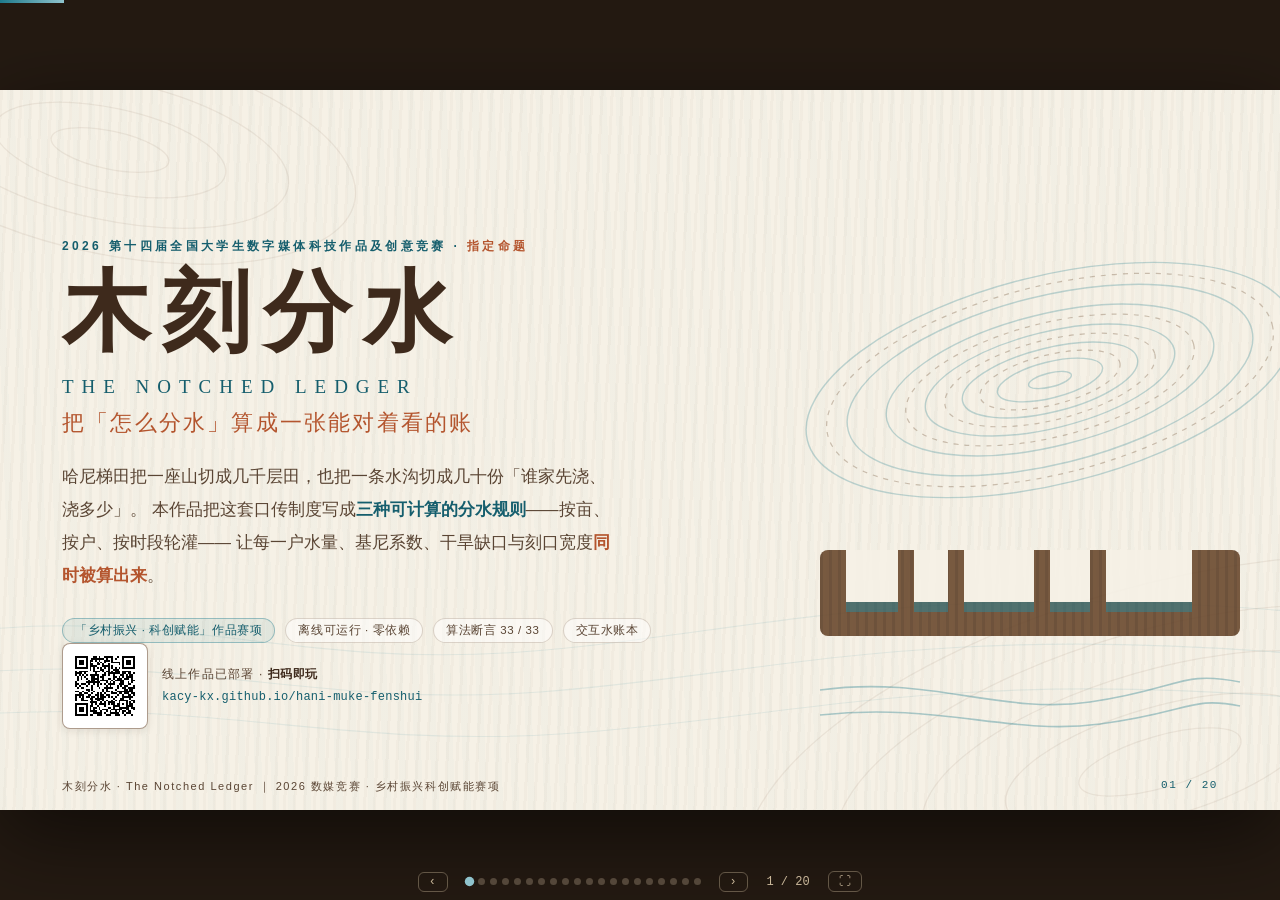
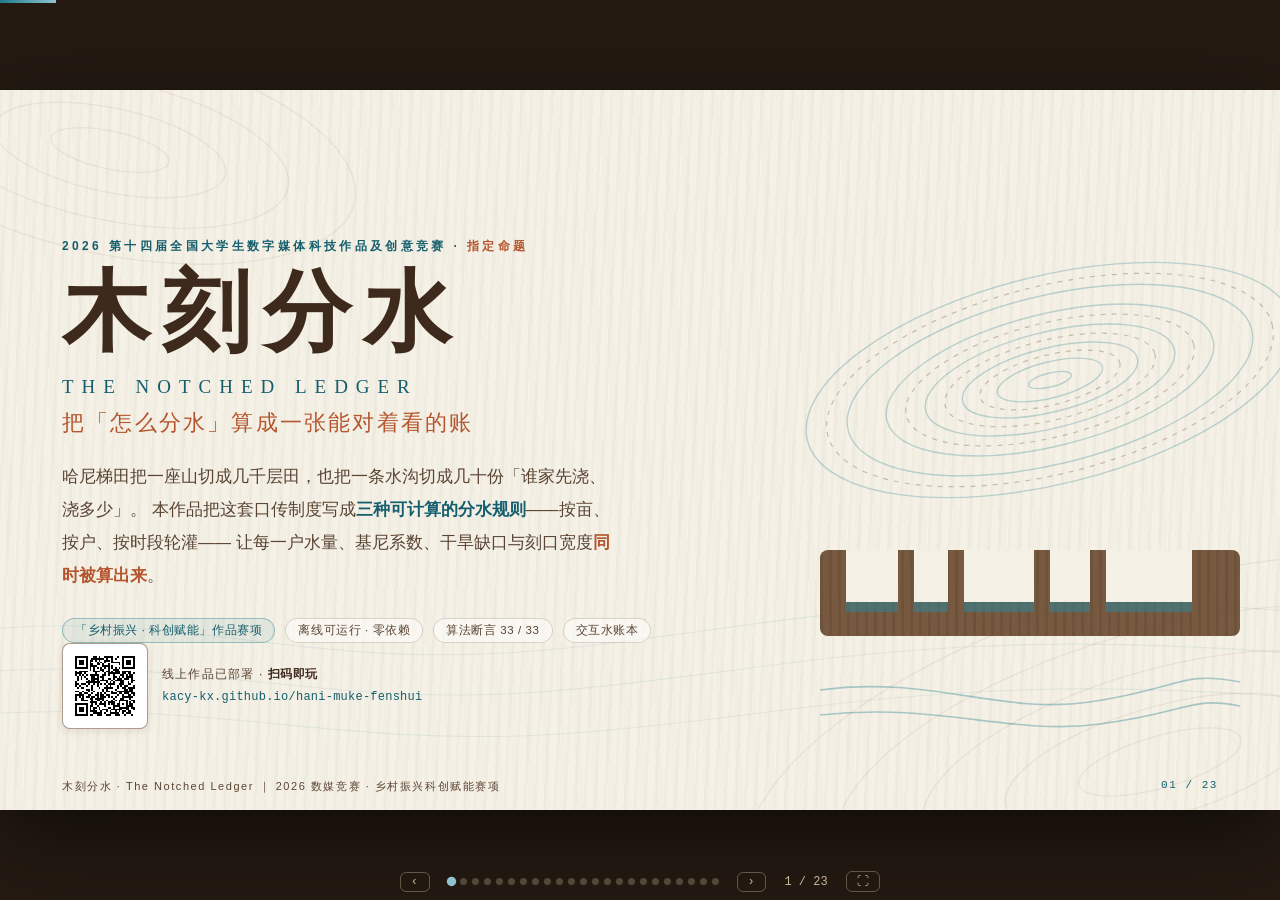
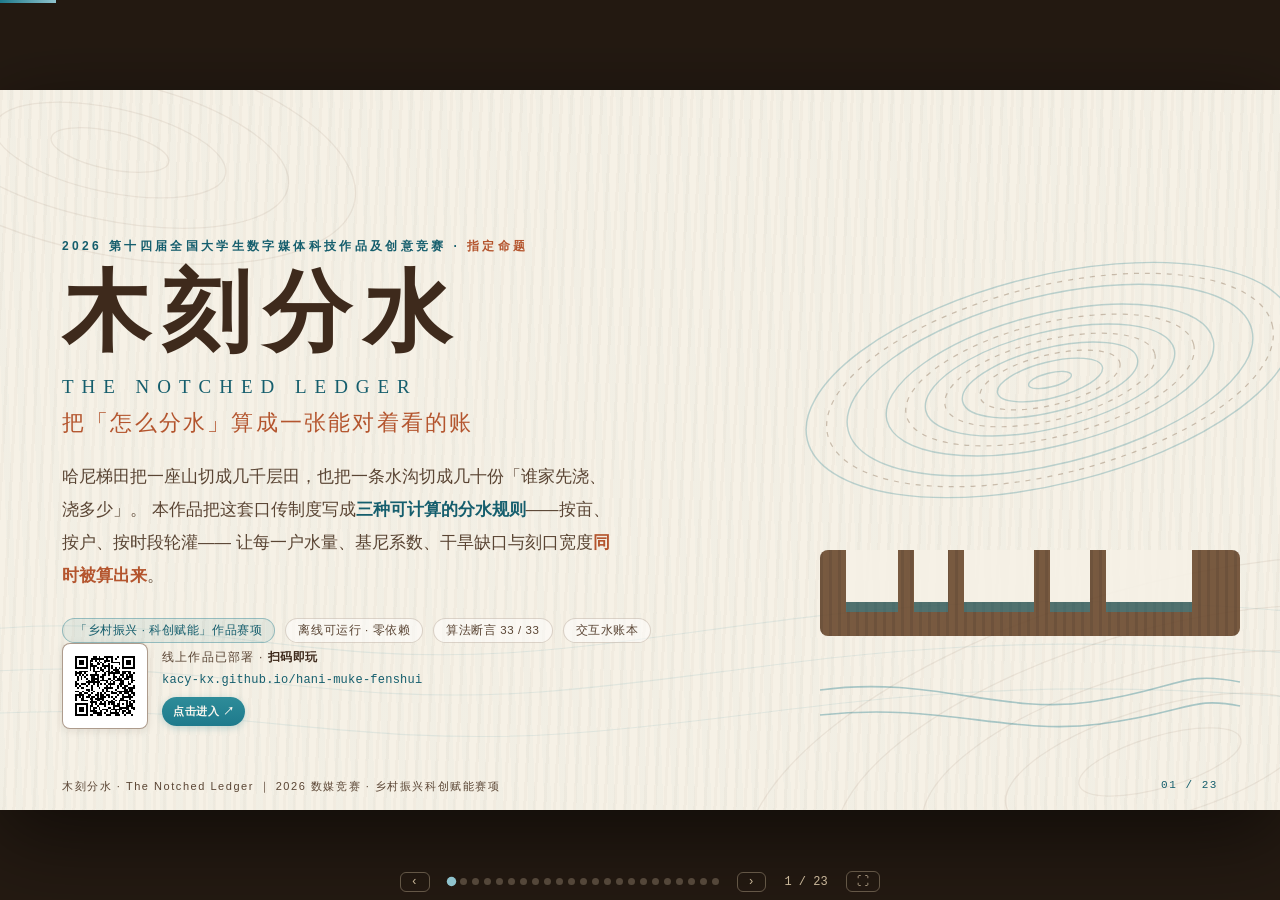
